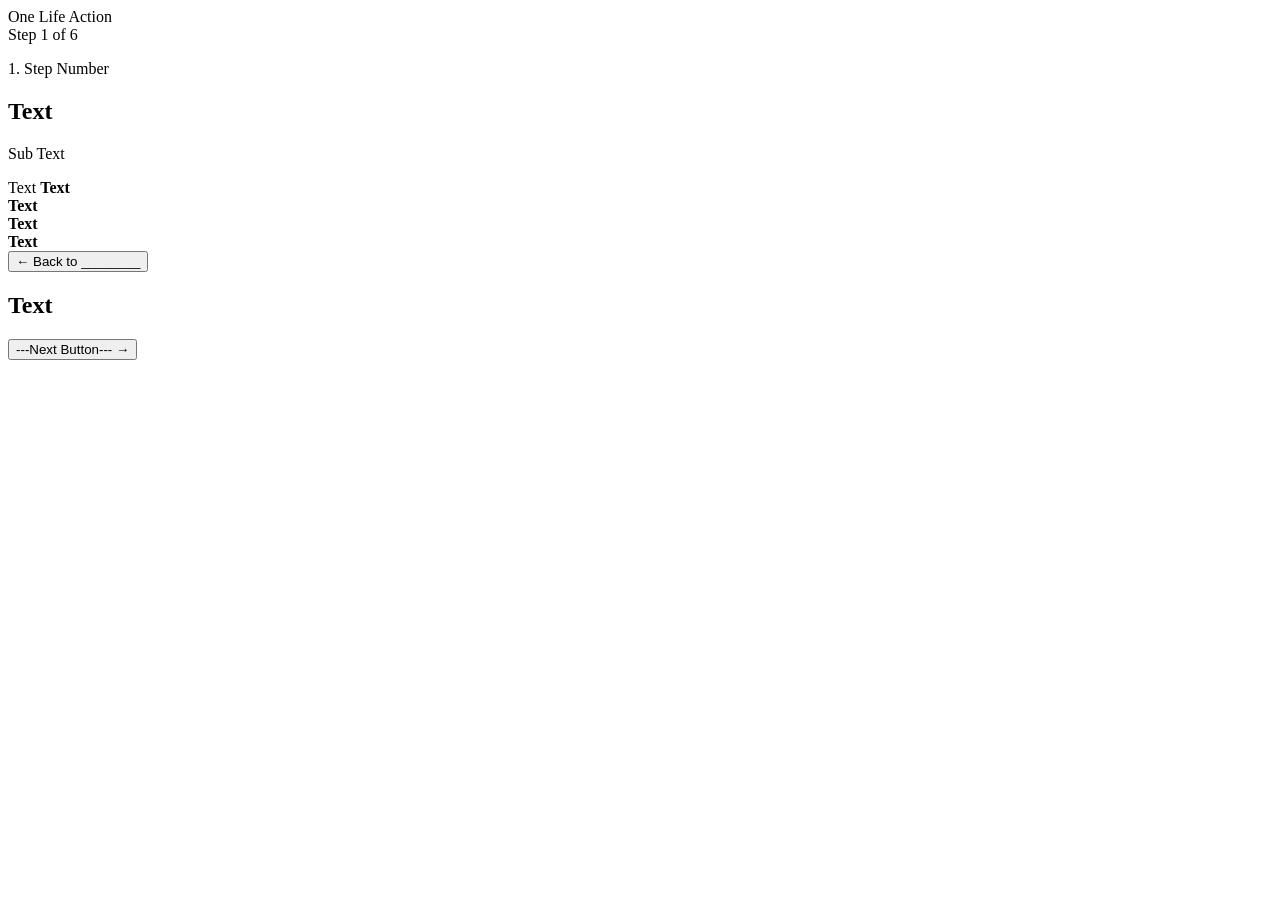
==== pages/US-1.1.html @ 16b3743d "Create shared frontend project" ====
<!doctype html>
<html lang="en">
  <head>
    <meta charset="UTF-8" />
    <meta name="viewport" content="width=device-width, initial-scale=1.0" />
    <title>One Life Action — Blank Template</title>
    <link rel="stylesheet" href="styles.css" />
  </head>

  <body>
    <div class="app">
      <!-- Shared Header -->
      <header class="header">
        <div class="brand">
          <span class="brand-dot" aria-hidden="true"></span>
          <span>One Life Action</span>
        </div>
        <div class="step-pill">Step 1 of 6</div>
      </header>

      <main class="page">
        <!-- Left Side -->
        <section class="left-column">
          <p class="eyebrow">1. Step Number</p>

          <h1>Text</h1>

          <p class="subtext">Sub Text</p>

          <aside class="info-card info-card--yellow">
            <span class="card-label">Text</span>
            <strong>Text<br />Text</strong>
          </aside>

          <aside class="info-card info-card--rose">
            <strong>Text<br />Text</strong>
          </aside>

          <!-- Back Button; Not Connected yet -->
          <button class="back-button" type="button">← Back to ________</button>
        </section>

        <!-- Right Side Container -->
        <section class="right-column">
          <div class="content-panel">
            <h2>Text</h2>

            <!-- Add page-specific cards, forms or charts here. -->
          </div>

          <div class="next-row">
            <!-- Visual placeholder only; no navigation is attached. -->
            <button class="next-button" type="button">
              <span>---Next Button---</span>
              <span class="arrow" aria-hidden="true">→</span>
            </button>
          </div>
        </section>
      </main>
    </div>
  </body>
</html>
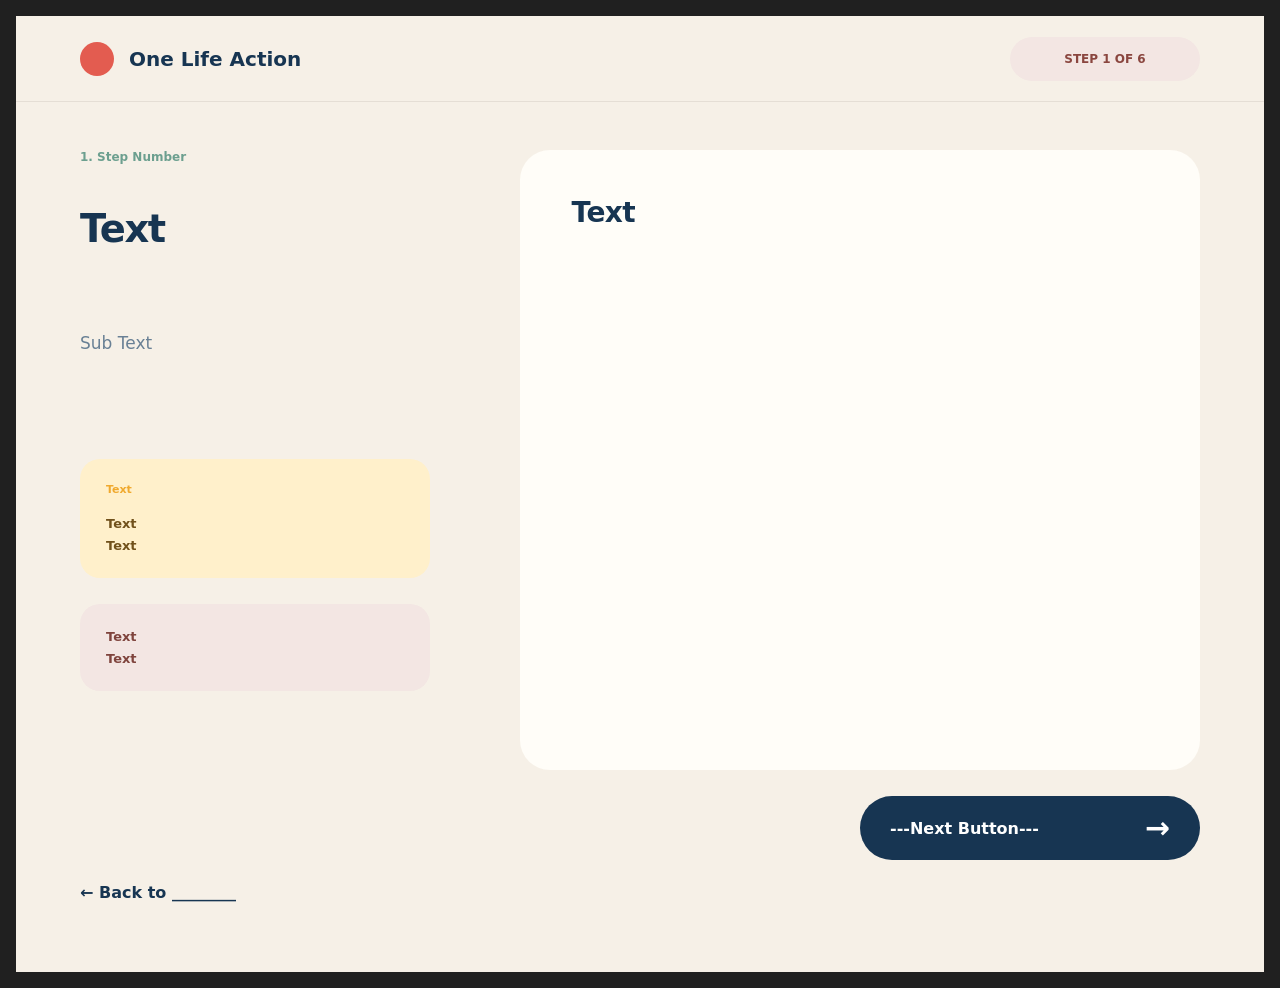
==== commit dfad2236: "Build US-2.2 and US-3.1 static pages with realistic mock data" ====
--- a/pages/US-1.1.html
+++ b/pages/US-1.1.html
@@ -4,7 +4,7 @@
     <meta charset="UTF-8" />
     <meta name="viewport" content="width=device-width, initial-scale=1.0" />
     <title>One Life Action — Blank Template</title>
-    <link rel="stylesheet" href="styles.css" />
+    <link rel="stylesheet" href="../styles.css" />
   </head>
 
   <body>
--- a/styles.css
+++ b/styles.css
@@ -0,0 +1,395 @@
+:root {
+  --navy: #173552;
+  --cream: #f6f0e7;
+  --panel: #fffdf8;
+  --coral: #e35c50;
+  --sage: #6c9f8f;
+  --muted: #698095;
+  --rose: #f3e6e3;
+  --yellow: #fff0cb;
+  --line: #e5ded5;
+}
+
+* { box-sizing: border-box; }
+
+body {
+  margin: 0;
+  background: #202020;
+  color: var(--navy);
+  font-family: Inter, ui-sans-serif, system-ui, -apple-system,
+    BlinkMacSystemFont, "Segoe UI", sans-serif;
+}
+
+button { font: inherit; }
+
+.app {
+  width: min(1600px, calc(100% - 32px));
+  min-height: calc(100vh - 32px);
+  margin: 16px auto;
+  background: var(--cream);
+  overflow: hidden;
+}
+
+/* Shared header */
+.header {
+  min-height: 86px;
+  padding: 0 clamp(32px, 5vw, 82px);
+  border-bottom: 1px solid var(--line);
+  display: flex;
+  align-items: center;
+  justify-content: space-between;
+  gap: 24px;
+}
+
+.brand {
+  display: flex;
+  align-items: center;
+  gap: 15px;
+  font-size: 20px;
+  font-weight: 800;
+}
+
+.brand-dot {
+  width: 34px;
+  height: 34px;
+  border-radius: 50%;
+  background: var(--coral);
+}
+
+.step-pill {
+  min-width: 190px;
+  padding: 15px 24px;
+  border-radius: 999px;
+  background: var(--rose);
+  color: #8a463f;
+  text-align: center;
+  text-transform: uppercase;
+  font-size: 12px;
+  font-weight: 800;
+}
+
+/* Main two-column layout */
+.page {
+  min-height: 870px;
+  padding: 48px clamp(32px, 5vw, 82px) 70px;
+  display: grid;
+  grid-template-columns: minmax(300px, 350px) minmax(620px, 1fr);
+  gap: clamp(54px, 7vw, 106px);
+}
+
+.left-column {
+  min-height: 740px;
+  display: flex;
+  flex-direction: column;
+  align-items: flex-start;
+}
+
+.eyebrow {
+  margin: 0 0 42px;
+  color: var(--sage);
+  font-size: 12px;
+  font-weight: 800;
+}
+
+h1 {
+  margin: 0;
+  font-size: clamp(38px, 3vw, 48px);
+  line-height: 1.18;
+  letter-spacing: -0.035em;
+}
+
+.subtext {
+  margin: 82px 0 0;
+  color: var(--muted);
+  font-size: 17px;
+}
+
+.info-card {
+  width: 100%;
+  padding: 22px 26px;
+  border-radius: 20px;
+  font-size: 13px;
+  line-height: 1.65;
+}
+
+.info-card--yellow {
+  margin-top: 106px;
+  background: var(--yellow);
+  color: #71511b;
+}
+
+.info-card--rose {
+  margin-top: 26px;
+  background: var(--rose);
+  color: #7f443d;
+}
+
+.card-label {
+  display: block;
+  margin-bottom: 14px;
+  color: #f0a92e;
+  font-size: 11px;
+  font-weight: 800;
+}
+
+.back-button {
+  margin-top: auto;
+  padding: 34px 0 0;
+  border: 0;
+  background: transparent;
+  color: var(--navy);
+  cursor: default;
+  font-weight: 800;
+}
+
+.right-column {
+  min-width: 0;
+  display: flex;
+  flex-direction: column;
+}
+
+.content-panel {
+  min-height: 620px;
+  padding: 46px 52px;
+  border-radius: 30px;
+  background: var(--panel);
+}
+
+.content-panel h2 {
+  margin: 0;
+  font-size: 28px;
+  letter-spacing: -0.02em;
+}
+
+.next-row {
+  margin-top: 26px;
+  display: flex;
+  justify-content: flex-end;
+}
+
+.next-button {
+  min-width: 340px;
+  min-height: 64px;
+  padding: 0 30px;
+  border: 0;
+  border-radius: 999px;
+  background: var(--navy);
+  color: white;
+  display: flex;
+  align-items: center;
+  justify-content: space-between;
+  cursor: default;
+  font-size: 16px;
+  font-weight: 800;
+}
+
+.next-button .arrow {
+  font-size: 30px;
+  line-height: 1;
+}
+
+/* Tablet layout */
+@media (max-width: 950px) {
+  .page { grid-template-columns: 1fr; }
+  .left-column { min-height: auto; }
+  .subtext { margin-top: 40px; }
+  .info-card--yellow { margin-top: 48px; }
+  .back-button { margin-top: 32px; }
+}
+
+/* Mobile layout */
+@media (max-width: 600px) {
+  .app {
+    width: 100%;
+    min-height: 100vh;
+    margin: 0;
+  }
+
+  .header {
+    min-height: 72px;
+    padding: 0 18px;
+  }
+
+  .brand { font-size: 16px; }
+  .brand-dot { width: 25px; height: 25px; }
+
+  .step-pill {
+    min-width: 110px;
+    padding: 12px;
+    font-size: 9px;
+  }
+
+  .page {
+    min-height: auto;
+    padding: 34px 18px 46px;
+    gap: 38px;
+  }
+
+  h1 { font-size: 36px; }
+
+  .content-panel {
+    min-height: 460px;
+    padding: 30px 24px;
+  }
+
+  .next-button {
+    width: 100%;
+    min-width: 0;
+  }
+}
+
+/* ---------------------------------------------------------------
+   Reusable content-panel components (stat chips, nutrient bars,
+   relationship cards). Shared across pages so step content stays
+   visually consistent.
+---------------------------------------------------------------- */
+
+.stat-strip {
+  display: flex;
+  gap: 14px;
+  margin-bottom: 36px;
+  flex-wrap: wrap;
+}
+
+.stat-chip {
+  padding: 14px 22px;
+  border-radius: 16px;
+  background: var(--cream);
+  min-width: 150px;
+}
+
+.stat-chip .stat-label {
+  display: block;
+  font-size: 11px;
+  font-weight: 800;
+  text-transform: uppercase;
+  color: var(--muted);
+  margin-bottom: 6px;
+}
+
+.stat-chip .stat-value {
+  font-size: 22px;
+  font-weight: 800;
+  letter-spacing: -0.02em;
+}
+
+.nutrient-list {
+  display: flex;
+  flex-direction: column;
+  gap: 30px;
+}
+
+.nutrient-row-top {
+  display: flex;
+  align-items: baseline;
+  justify-content: space-between;
+  gap: 12px;
+  margin-bottom: 10px;
+}
+
+.nutrient-row-top .nutrient-name {
+  display: flex;
+  align-items: center;
+  gap: 10px;
+  font-size: 15px;
+  font-weight: 800;
+}
+
+.nutrient-row-top .nutrient-value {
+  font-size: 13px;
+  font-family: ui-monospace, "SF Mono", Menlo, Consolas, monospace;
+  color: var(--muted);
+  text-align: right;
+  white-space: nowrap;
+}
+
+.progress-track {
+  position: relative;
+  height: 10px;
+  border-radius: 999px;
+  background: var(--cream);
+  overflow: hidden;
+}
+
+.progress-fill {
+  height: 100%;
+  border-radius: 999px;
+}
+
+.progress-marker {
+  position: absolute;
+  top: 50%;
+  left: 50%;
+  width: 2px;
+  height: 16px;
+  transform: translate(-50%, -50%);
+  background: rgba(23, 53, 82, 0.35);
+}
+
+.progress-scale {
+  display: flex;
+  justify-content: space-between;
+  margin-top: 7px;
+  font-size: 10px;
+  color: var(--muted);
+}
+
+.badge {
+  display: inline-block;
+  padding: 4px 11px;
+  border-radius: 999px;
+  font-size: 10px;
+  font-weight: 800;
+  text-transform: uppercase;
+  letter-spacing: 0.02em;
+}
+
+.badge--exceeded { background: #fbe3e0; color: var(--coral); }
+.badge--ok { background: #e2efe9; color: #4d8571; }
+
+.relationship-list {
+  display: flex;
+  flex-direction: column;
+  gap: 18px;
+}
+
+.relationship-card {
+  padding: 22px 26px;
+  border-radius: 20px;
+  background: var(--cream);
+  border-left: 4px solid var(--coral);
+}
+
+.relationship-card h3 {
+  margin: 0 0 8px;
+  font-size: 16px;
+  letter-spacing: -0.01em;
+}
+
+.relationship-card p {
+  margin: 0;
+  font-size: 14px;
+  color: var(--muted);
+  line-height: 1.65;
+}
+
+.relationship-card .mortality-tag {
+  display: inline-flex;
+  align-items: center;
+  gap: 6px;
+  margin-top: 14px;
+  padding: 6px 13px;
+  border-radius: 999px;
+  background: var(--rose);
+  color: #7f443d;
+  font-size: 11px;
+  font-weight: 800;
+}
+
+.panel-note {
+  margin: 28px 0 0;
+  font-size: 12px;
+  color: var(--muted);
+  line-height: 1.6;
+}
+
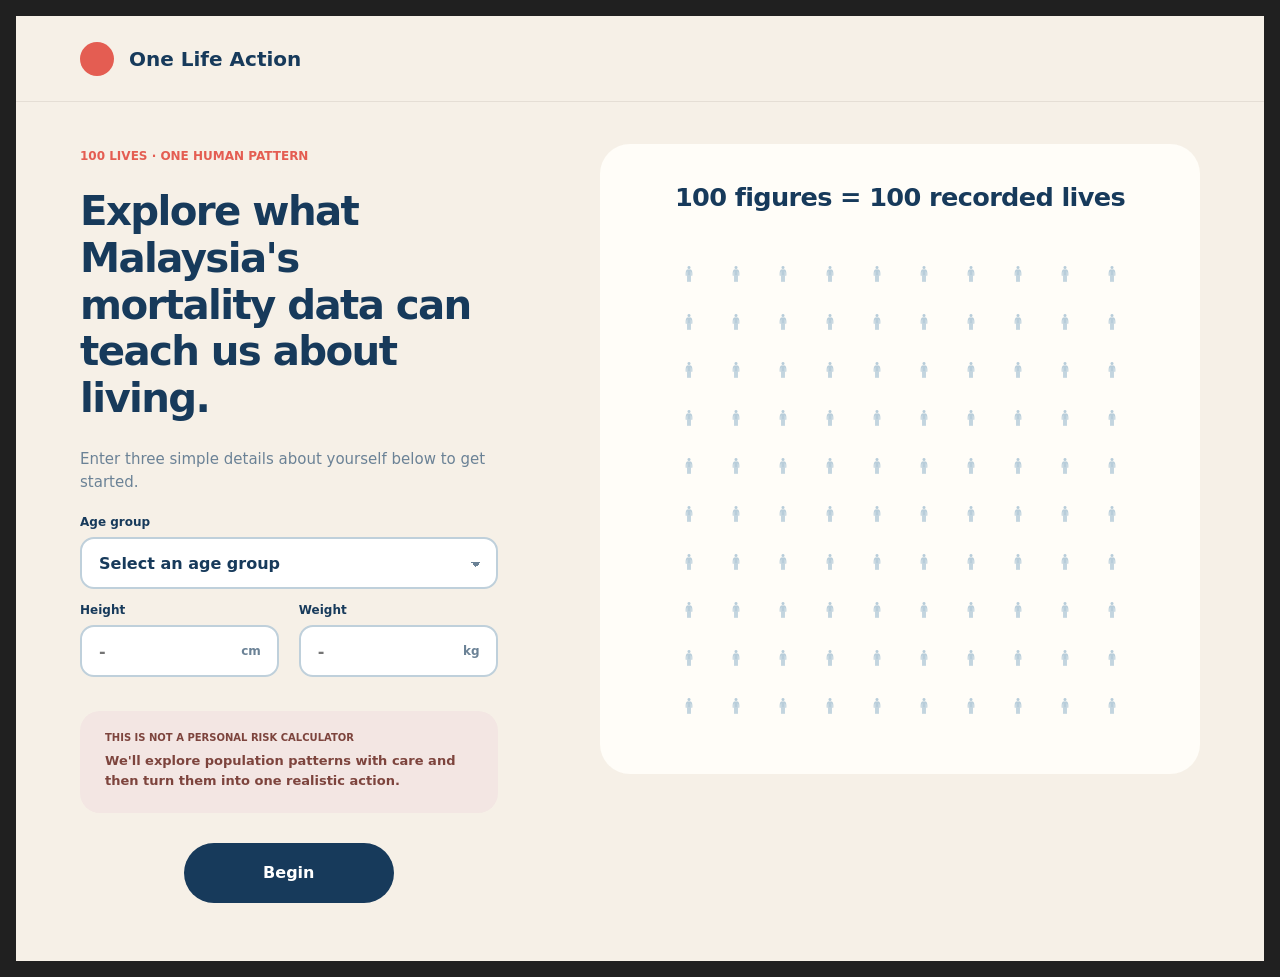
==== commit c0b23cb1: "Complete static interface for User Story 1.1" ====
--- a/pages/US-1.1.html
+++ b/pages/US-1.1.html
@@ -3,61 +3,195 @@
   <head>
     <meta charset="UTF-8" />
     <meta name="viewport" content="width=device-width, initial-scale=1.0" />
-    <title>One Life Action — Blank Template</title>
+    <meta
+      name="description"
+      content="Explore a prototype age-band mortality pattern and BMI interface."
+    />
+    <title>One Life Action - Your Numbers</title>
+
+    <!-- Keep the team's shared stylesheet first. -->
     <link rel="stylesheet" href="../styles.css" />
+    <!-- Page-specific styles are isolated here to reduce team merge conflicts. -->
+    <link rel="stylesheet" href="../css/US-1.1.css" />
   </head>
 
   <body>
-    <div class="app">
-      <!-- Shared Header -->
-      <header class="header">
-        <div class="brand">
+    <div class="app us11-app" id="us11App" data-state="initial">
+      <header class="header us11-header">
+        <a class="brand us11-brand" href="#" aria-label="One Life Action home">
           <span class="brand-dot" aria-hidden="true"></span>
           <span>One Life Action</span>
-        </div>
-        <div class="step-pill">Step 1 of 6</div>
+        </a>
+
+        <div class="step-pill" id="stepPill" hidden>Step 1 of 6</div>
       </header>
 
-      <main class="page">
-        <!-- Left Side -->
-        <section class="left-column">
-          <p class="eyebrow">1. Step Number</p>
+      <main class="us11-layout">
+        <section class="us11-intro" aria-labelledby="pageTitle">
+          <p class="us11-eyebrow" id="eyebrow">
+            100 lives &middot; one human pattern
+          </p>
 
-          <h1>Text</h1>
+          <h1 id="pageTitle">
+            Explore what Malaysia's mortality data can teach us about living.
+          </h1>
 
-          <p class="subtext">Sub Text</p>
+          <p class="us11-subtext">
+            Enter three simple details about yourself below to get started.
+          </p>
 
-          <aside class="info-card info-card--yellow">
-            <span class="card-label">Text</span>
-            <strong>Text<br />Text</strong>
-          </aside>
+          <form class="profile-form" id="profileForm" novalidate>
+            <div class="form-field form-field--full">
+              <label for="ageBand">Age group</label>
+              <select id="ageBand" name="ageBand" required>
+                <option value="">Select an age group</option>
+                <option value="18-29">18-29</option>
+                <option value="30-44">30-44</option>
+                <option value="45-59">45-59</option>
+                <option value="60+">60+</option>
+              </select>
+            </div>
 
-          <aside class="info-card info-card--rose">
-            <strong>Text<br />Text</strong>
-          </aside>
+            <div class="form-row">
+              <div class="form-field">
+                <label for="heightCm">Height</label>
+                <div class="unit-input">
+                  <input
+                    id="heightCm"
+                    name="heightCm"
+                    type="number"
+                    inputmode="decimal"
+                    min="100"
+                    max="250"
+                    step="0.1"
+                    placeholder="-"
+                    required
+                  />
+                  <span aria-hidden="true">cm</span>
+                </div>
+              </div>
 
-          <!-- Back Button; Not Connected yet -->
-          <button class="back-button" type="button">← Back to ________</button>
+              <div class="form-field">
+                <label for="weightKg">Weight</label>
+                <div class="unit-input">
+                  <input
+                    id="weightKg"
+                    name="weightKg"
+                    type="number"
+                    inputmode="decimal"
+                    min="25"
+                    max="350"
+                    step="0.1"
+                    placeholder="-"
+                    required
+                  />
+                  <span aria-hidden="true">kg</span>
+                </div>
+              </div>
+            </div>
+
+            <div
+              class="form-errors"
+              id="formErrors"
+              role="alert"
+              aria-live="assertive"
+              hidden
+            ></div>
+
+            <aside class="prototype-disclaimer" id="prototypeDisclaimer">
+              <strong>This is not a personal risk calculator</strong>
+              <span>
+                We'll explore population patterns with care and then turn them
+                into one realistic action.
+              </span>
+            </aside>
+
+            <button class="primary-button begin-button" id="beginButton" type="submit">
+              Begin
+            </button>
+          </form>
+
+          <section class="bmi-result" id="bmiResult" aria-live="polite" hidden>
+            <div class="bmi-card">
+              <span class="bmi-label">Your BMI</span>
+              <output class="bmi-value" id="bmiValue">--</output>
+              <strong class="bmi-category" id="bmiCategory">--</strong>
+              <small id="bmiRange">BMI category range: --</small>
+            </div>
+
+            <aside class="bmi-note">
+              BMI is only a screening indicator and a reference point.<br />
+              It is not a diagnosis of your health quality.
+            </aside>
+          </section>
         </section>
 
-        <!-- Right Side Container -->
-        <section class="right-column">
-          <div class="content-panel">
-            <h2>Text</h2>
+        <section class="us11-visual-column" aria-label="Mortality visualisation">
+          <div class="visual-panel">
+            <section id="figuresView" aria-labelledby="figuresHeading">
+              <h2 id="figuresHeading">100 figures = 100 recorded lives</h2>
 
-            <!-- Add page-specific cards, forms or charts here. -->
+              <p class="mortality-summary" id="mortalitySummary" hidden>
+                Highest recorded cause for ages
+                <strong id="summaryAgeBand">--</strong>:
+                <strong class="coral-text" id="summaryCause">--</strong>,
+                <strong class="coral-text" id="summaryPercentage">--</strong>
+              </p>
+
+              <div
+                class="people-grid"
+                id="peopleGrid"
+                role="img"
+                aria-label="100 grey figures representing 100 recorded lives"
+              ></div>
+            </section>
+
+            <section id="chartView" aria-labelledby="chartHeading" hidden>
+              <h2 id="chartHeading">
+                Top recorded causes for ages <span id="chartAgeBand">--</span>
+              </h2>
+
+              <p class="chart-intro">
+                Population-level pattern for interface testing. It is not your
+                personal probability.
+              </p>
+
+              <div class="mortality-bars" id="mortalityBars"></div>
+
+              <aside class="meaning-card">
+                <strong>What this means</strong>
+                <p>
+                  These are population-level patterns within this age group.
+                  The pattern can guide reflection, but cannot calculate one
+                  person's future or personal health risk.
+                </p>
+              </aside>
+
+              <p class="next-hint">
+                Next: connect the pattern to a typical day of Malaysian meals.
+              </p>
+            </section>
           </div>
 
-          <div class="next-row">
-            <!-- Visual placeholder only; no navigation is attached. -->
-            <button class="next-button" type="button">
-              <span>---Next Button---</span>
-              <span class="arrow" aria-hidden="true">→</span>
+          <div class="visual-actions">
+            <button class="primary-button next-button" id="patternButton" type="button" hidden>
+              <span>See mortality pattern</span>
+              <span class="button-arrow" aria-hidden="true">&rarr;</span>
+            </button>
+
+            <!-- This stays intentionally unlinked during the static-page stage. -->
+            <button class="primary-button next-button" id="foodButton" type="button" hidden>
+              <span>Select my daily food</span>
+              <span class="button-arrow" aria-hidden="true">&rarr;</span>
             </button>
           </div>
+
+          <p class="navigation-status" id="navigationStatus" aria-live="polite"></p>
         </section>
       </main>
     </div>
+
+    <script type="module" src="../js/US-1.1.js"></script>
   </body>
 </html>
 
--- a/css/US-1.1.css
+++ b/css/US-1.1.css
@@ -0,0 +1,600 @@
+:root {
+  --navy: #173a5b;
+  --cream: #f6f0e7;
+  --panel: #fffdf8;
+  --coral: #e45d52;
+  --sage: #6c9f8f;
+  --muted: #6b8296;
+  --rose: #f3e6e3;
+  --yellow: #fff0cb;
+  --line: #e5ded5;
+  --figure-grey: #b8cdda;
+  --track: #e5edf1;
+  --soft-blue: #eef3f5;
+  --white: #ffffff;
+}
+
+[hidden] {
+  display: none !important;
+}
+
+*,
+*::before,
+*::after {
+  box-sizing: border-box;
+}
+
+body {
+  margin: 0;
+  background: #202020;
+  color: var(--navy);
+  font-family: Inter, ui-sans-serif, system-ui, -apple-system, BlinkMacSystemFont,
+    "Segoe UI", sans-serif;
+}
+
+button {
+  font: inherit;
+}
+
+.us11-app {
+  width: min(1600px, calc(100% - 32px));
+  min-height: calc(100vh - 32px);
+  margin: 16px auto;
+  overflow: hidden;
+  background: var(--cream);
+}
+
+.us11-header {
+  min-height: 86px;
+  padding: 0 clamp(32px, 5vw, 82px);
+  border-bottom: 1px solid var(--line);
+  display: flex;
+  align-items: center;
+  justify-content: space-between;
+  gap: 24px;
+}
+
+.us11-brand {
+  color: var(--navy);
+  text-decoration: none;
+  display: flex;
+  align-items: center;
+  gap: 15px;
+  font-size: 20px;
+  font-weight: 800;
+}
+
+.us11-header .brand-dot {
+  width: 34px;
+  height: 34px;
+  border-radius: 50%;
+  background: var(--coral);
+}
+
+.us11-header .step-pill {
+  min-width: 190px;
+  padding: 15px 24px;
+  border-radius: 999px;
+  background: var(--rose);
+  color: #8a463f;
+  text-align: center;
+  text-transform: uppercase;
+  font-size: 12px;
+  font-weight: 800;
+}
+
+.us11-brand:focus-visible,
+.primary-button:focus-visible,
+.profile-form input:focus-visible,
+.profile-form select:focus-visible {
+  outline: 3px solid rgba(228, 93, 82, 0.35);
+  outline-offset: 3px;
+}
+
+.us11-layout {
+  display: grid;
+  grid-template-columns: minmax(340px, 420px) minmax(600px, 1fr);
+  gap: clamp(58px, 8vw, 130px);
+  min-height: 790px;
+  padding: 42px clamp(32px, 5vw, 82px) 58px;
+}
+
+.us11-intro {
+  min-width: 0;
+  padding-top: 5px;
+}
+
+.us11-eyebrow {
+  margin: 0 0 26px;
+  color: var(--coral);
+  font-size: 12px;
+  font-weight: 800;
+  text-transform: uppercase;
+}
+
+.us11-app[data-state="figures"] .us11-eyebrow,
+.us11-app[data-state="chart"] .us11-eyebrow {
+  text-transform: none;
+}
+
+.us11-app h1 {
+  max-width: 420px;
+  margin: 0;
+  font-size: clamp(38px, 3.15vw, 49px);
+  line-height: 1.16;
+  letter-spacing: -0.04em;
+}
+
+.us11-subtext {
+  margin: 25px 0 0;
+  color: var(--muted);
+  font-size: 15px;
+  line-height: 1.55;
+}
+
+.profile-form {
+  margin-top: 21px;
+}
+
+.form-row {
+  display: grid;
+  grid-template-columns: 1fr 1fr;
+  gap: 20px;
+  margin-top: 14px;
+}
+
+.form-field label {
+  display: block;
+  margin-bottom: 8px;
+  font-size: 12px;
+  font-weight: 800;
+}
+
+.form-field select,
+.unit-input {
+  width: 100%;
+  min-height: 52px;
+  border: 2px solid #bfd0db;
+  border-radius: 14px;
+  background: var(--white);
+}
+
+.form-field select {
+  appearance: none;
+  padding: 0 46px 0 17px;
+  color: var(--navy);
+  background-image:
+    linear-gradient(45deg, transparent 50%, var(--muted) 50%),
+    linear-gradient(135deg, var(--muted) 50%, transparent 50%);
+  background-position:
+    calc(100% - 20px) 23px,
+    calc(100% - 15px) 23px;
+  background-repeat: no-repeat;
+  background-size: 5px 5px, 5px 5px;
+  font: inherit;
+  font-weight: 700;
+}
+
+.unit-input {
+  display: flex;
+  align-items: center;
+  padding-right: 16px;
+}
+
+.unit-input input {
+  min-width: 0;
+  flex: 1;
+  border: 0;
+  outline: 0;
+  padding: 0 0 0 17px;
+  background: transparent;
+  color: var(--navy);
+  font: inherit;
+  font-weight: 700;
+}
+
+.unit-input span {
+  color: var(--muted);
+  font-size: 12px;
+  font-weight: 700;
+}
+
+.form-field select[aria-invalid="true"],
+.unit-input:has(input[aria-invalid="true"]) {
+  border-color: var(--coral);
+  box-shadow: 0 0 0 3px rgba(228, 93, 82, 0.12);
+}
+
+.form-errors {
+  margin-top: 14px;
+  padding: 12px 15px;
+  border: 1px solid #b85a50;
+  border-radius: 12px;
+  background: #f8e9e6;
+  color: #7d3f38;
+  font-size: 13px;
+  font-weight: 700;
+  line-height: 1.45;
+}
+
+.prototype-disclaimer {
+  margin-top: 34px;
+  padding: 21px 25px;
+  border-radius: 20px;
+  background: var(--rose);
+  color: #7d443d;
+}
+
+.prototype-disclaimer strong,
+.prototype-disclaimer span {
+  display: block;
+}
+
+.prototype-disclaimer strong {
+  margin-bottom: 8px;
+  font-size: 10px;
+  text-transform: uppercase;
+}
+
+.prototype-disclaimer span {
+  font-size: 13px;
+  font-weight: 700;
+  line-height: 1.55;
+}
+
+.primary-button {
+  min-height: 60px;
+  border: 0;
+  border-radius: 999px;
+  background: var(--navy);
+  color: var(--white);
+  cursor: pointer;
+  font: inherit;
+  font-weight: 800;
+  transition: transform 160ms ease, background-color 160ms ease;
+}
+
+.primary-button:hover {
+  background: #102f4c;
+  transform: translateY(-1px);
+}
+
+.begin-button {
+  display: block;
+  min-width: 210px;
+  margin: 30px auto 0;
+}
+
+.bmi-result[data-category="normal"] .bmi-card {
+  background-color: #e3f1eb;
+  border: 1px solid #b7d8ca;
+    margin: 30px auto 0;
+}
+
+.bmi-result[data-category="normal"] .bmi-label,
+.bmi-result[data-category="normal"] .bmi-value,
+.bmi-result[data-category="normal"] .bmi-category {
+  color: #367562;
+}
+
+.bmi-result[data-category="normal"] .bmi-card small {
+  color: #527c70;
+}
+
+.bmi-card {
+  display: grid;
+  grid-template-columns: auto auto 1fr;
+  align-items: center;
+  gap: 12px 24px;
+  padding: 19px 22px 14px;
+  border-radius: 17px;
+  background: var(--rose);
+}
+
+.bmi-label {
+  color: #8f453d;
+  font-size: 10px;
+  font-weight: 800;
+  text-transform: uppercase;
+}
+
+.bmi-value {
+  color: var(--coral);
+  font-size: 38px;
+  font-weight: 800;
+  line-height: 1;
+}
+
+.bmi-category {
+  font-size: 18px;
+}
+
+.bmi-card small {
+  grid-column: 1 / -1;
+  color: var(--muted);
+  font-size: 11px;
+  font-weight: 700;
+}
+
+.bmi-note {
+  margin-top: 22px;
+  padding: 15px 21px;
+  border-radius: 15px;
+  background: var(--yellow);
+  color: #73521b;
+  font-size: 12px;
+  font-weight: 700;
+  line-height: 1.5;
+}
+
+.us11-visual-column {
+  min-width: 0;
+}
+
+.visual-panel {
+  min-height: 630px;
+  padding: 38px clamp(36px, 4vw, 68px);
+  border-radius: 30px;
+  background: var(--panel);
+}
+
+.visual-panel h2 {
+  margin: 0;
+  text-align: center;
+  font-size: clamp(24px, 2vw, 31px);
+  letter-spacing: -0.025em;
+}
+
+.mortality-summary {
+  margin: 20px 0 0;
+  text-align: center;
+  font-size: 14px;
+  font-weight: 700;
+}
+
+.coral-text {
+  color: var(--coral);
+}
+
+.people-grid {
+  display: grid;
+  grid-template-columns: repeat(10, 16px);
+  column-gap: 31px;
+  row-gap: 20px;
+  width: max-content;
+  margin: 48px auto 0;
+}
+
+.us11-app[data-state="figures"] .people-grid {
+  margin-top: 34px;
+}
+
+.person-figure {
+  display: block;
+  width: 16px;
+  height: 28px;
+  background-color: var(--figure-grey);
+
+  -webkit-mask: url("../assets/person.png") center / contain no-repeat;
+  mask: url("../assets/person.png") center / contain no-repeat;
+
+  transition:
+    background-color 260ms ease,
+    transform 260ms ease;
+}
+
+.person-figure.is-highlighted {
+  background-color: var(--coral);
+}
+
+.visual-actions {
+  display: flex;
+  justify-content: flex-end;
+  margin-top: 25px;
+}
+
+.next-button {
+  width: min(365px, 100%);
+  padding: 0 26px 0 30px;
+  display: flex;
+  align-items: center;
+  justify-content: space-between;
+}
+
+.button-arrow {
+  font-size: 27px;
+  line-height: 1;
+}
+
+.navigation-status {
+  min-height: 20px;
+  margin: 8px 18px 0 0;
+  color: var(--muted);
+  text-align: right;
+  font-size: 12px;
+}
+
+#chartView h2 {
+  text-align: left;
+}
+
+.chart-intro {
+  margin: 24px 0 0;
+  color: var(--muted);
+  font-size: 15px;
+}
+
+.mortality-bars {
+  display: grid;
+  gap: 32px;
+  margin-top: 38px;
+}
+
+.bar-row {
+  --bar-colour: var(--coral);
+}
+
+.bar-row:nth-child(2) {
+  --bar-colour: #ef9b58;
+}
+
+.bar-row:nth-child(3) {
+  --bar-colour: #f4b840;
+}
+
+.bar-row:nth-child(4) {
+  --bar-colour: #72a291;
+}
+
+.bar-labels {
+  display: flex;
+  align-items: flex-end;
+  justify-content: space-between;
+  gap: 18px;
+  margin-bottom: 10px;
+  font-size: 14px;
+  font-weight: 800;
+}
+
+.bar-rank {
+  color: var(--muted);
+  font-size: 12px;
+}
+
+.bar-track {
+  height: 15px;
+  overflow: hidden;
+  border-radius: 999px;
+  background: var(--track);
+}
+
+.bar-fill {
+  width: 0;
+  height: 100%;
+  border-radius: inherit;
+  background: var(--bar-colour);
+  transition: width 500ms ease;
+}
+
+.meaning-card {
+  margin-top: 46px;
+  padding: 21px 26px;
+  border-radius: 18px;
+  background: var(--soft-blue);
+}
+
+.meaning-card strong {
+  color: var(--sage);
+  font-size: 11px;
+  text-transform: uppercase;
+}
+
+.meaning-card p {
+  margin: 12px 0 0;
+  font-size: 14px;
+  font-weight: 700;
+  line-height: 1.55;
+}
+
+.next-hint {
+  margin: 24px 0 0;
+  color: var(--muted);
+  font-size: 12px;
+  font-weight: 700;
+}
+
+@media (max-width: 1050px) {
+  .us11-layout {
+    grid-template-columns: 1fr;
+    gap: 44px;
+  }
+
+  .us11-intro,
+  .us11-app h1 {
+    max-width: 680px;
+  }
+
+  .people-grid {
+    gap: 20px clamp(20px, 5vw, 43px);
+  }
+}
+
+@media (max-width: 640px) {
+  .us11-app {
+    width: 100%;
+    min-height: 100vh;
+    margin: 0;
+  }
+
+  .us11-header {
+    min-height: 72px;
+    padding: 0 18px;
+  }
+
+  .us11-header .brand {
+    font-size: 16px;
+  }
+
+  .us11-header .brand-dot {
+    width: 26px;
+    height: 26px;
+  }
+
+  .us11-header .step-pill {
+    min-width: 108px;
+    padding: 12px;
+    font-size: 9px;
+  }
+
+  .us11-layout {
+    min-height: 0;
+    padding: 32px 18px 44px;
+  }
+
+  .us11-app h1 {
+    font-size: 36px;
+  }
+
+  .form-row {
+    grid-template-columns: 1fr;
+  }
+
+  .visual-panel {
+    min-height: 560px;
+    padding: 30px 18px;
+  }
+
+  .people-grid {
+    grid-template-columns: repeat(10, 11px);
+    column-gap: 15px;
+    row-gap: 14px;
+    width: max-content;
+    margin: 38px auto 0;
+  }
+
+  .person-figure {
+    width: 11px;
+    height: 21px;
+  }
+
+  .bmi-card {
+    grid-template-columns: auto auto;
+  }
+
+  .bmi-category {
+    grid-column: 1 / -1;
+  }
+
+  .next-button {
+    width: 100%;
+  }
+}
+
+@media (prefers-reduced-motion: reduce) {
+  *,
+  *::before,
+  *::after {
+    scroll-behavior: auto !important;
+    transition-duration: 0.01ms !important;
+  }
+}
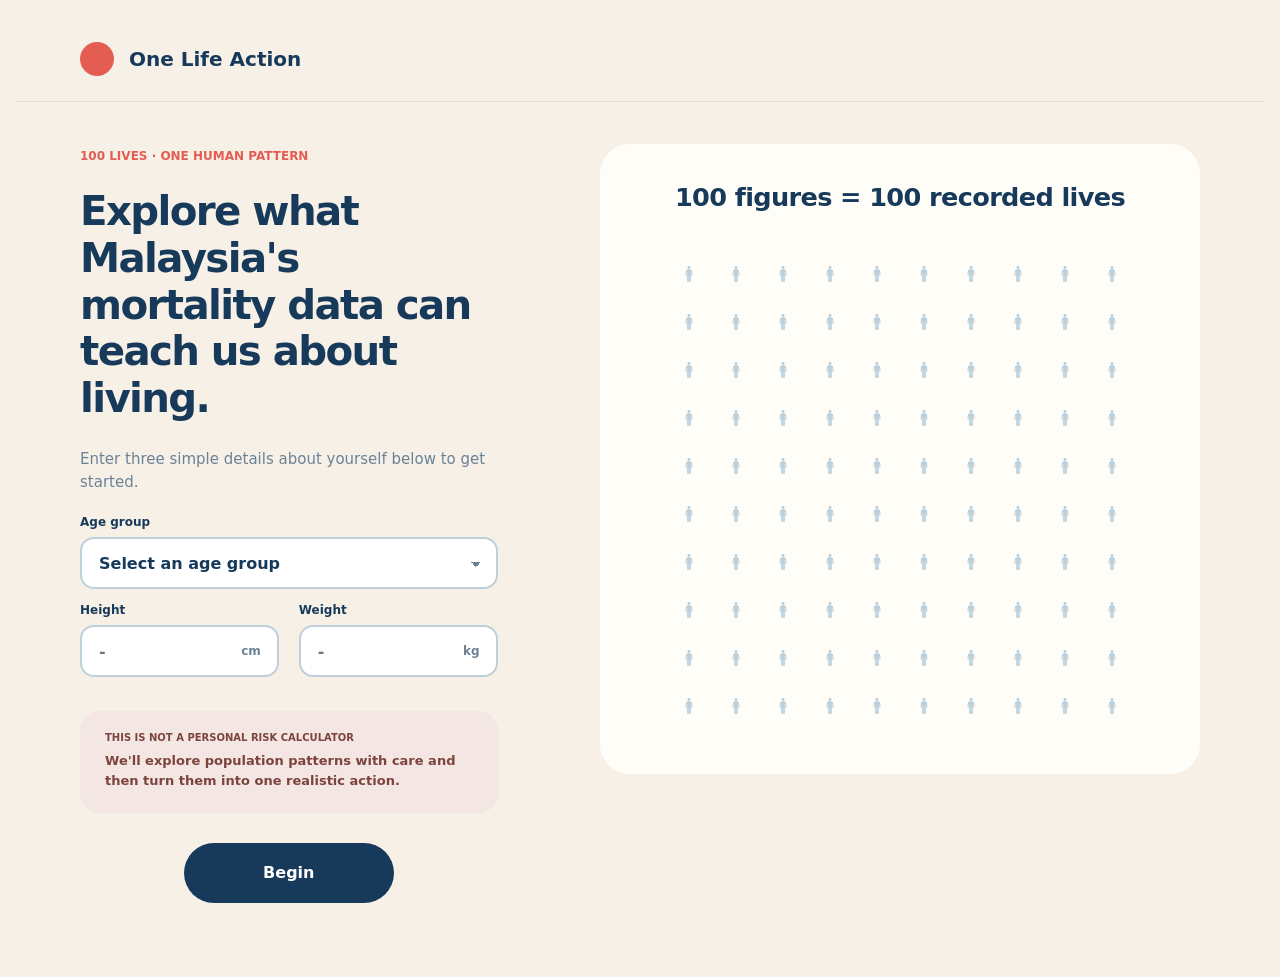
==== commit 4c45a72d: "Refactor US 2.2 and US 3.1, Updates to US 1.1" ====
--- a/pages/US-1.1.html
+++ b/pages/US-1.1.html
@@ -9,9 +9,9 @@
     />
     <title>One Life Action - Your Numbers</title>
 
-    <!-- Keep the team's shared stylesheet first. -->
+    <!-- Shared stylesheet -->
     <link rel="stylesheet" href="../styles.css" />
-    <!-- Page-specific styles are isolated here to reduce team merge conflicts. -->
+    <!-- Pagespecific stylesheet -->
     <link rel="stylesheet" href="../css/US-1.1.css" />
   </head>
 
@@ -116,7 +116,7 @@
               <span class="bmi-label">Your BMI</span>
               <output class="bmi-value" id="bmiValue">--</output>
               <strong class="bmi-category" id="bmiCategory">--</strong>
-              <small id="bmiRange">BMI category range: --</small>
+              <small id="bmiRange">MOH Recommended BMI range: --</small>
             </div>
 
             <aside class="bmi-note">
@@ -179,7 +179,6 @@
               <span class="button-arrow" aria-hidden="true">&rarr;</span>
             </button>
 
-            <!-- This stays intentionally unlinked during the static-page stage. -->
             <button class="primary-button next-button" id="foodButton" type="button" hidden>
               <span>Select my daily food</span>
               <span class="button-arrow" aria-hidden="true">&rarr;</span>
--- a/css/US-1.1.css
+++ b/css/US-1.1.css
@@ -26,7 +26,7 @@
 
 body {
   margin: 0;
-  background: #202020;
+  background: #f6f0e7;
   color: var(--navy);
   font-family: Inter, ui-sans-serif, system-ui, -apple-system, BlinkMacSystemFont,
     "Segoe UI", sans-serif;
@@ -268,7 +268,6 @@
 .bmi-result[data-category="normal"] .bmi-card {
   background-color: #e3f1eb;
   border: 1px solid #b7d8ca;
-    margin: 30px auto 0;
 }
 
 .bmi-result[data-category="normal"] .bmi-label,
@@ -289,6 +288,7 @@
   padding: 19px 22px 14px;
   border-radius: 17px;
   background: var(--rose);
+  margin: 30px auto 0;
 }
 
 .bmi-label {
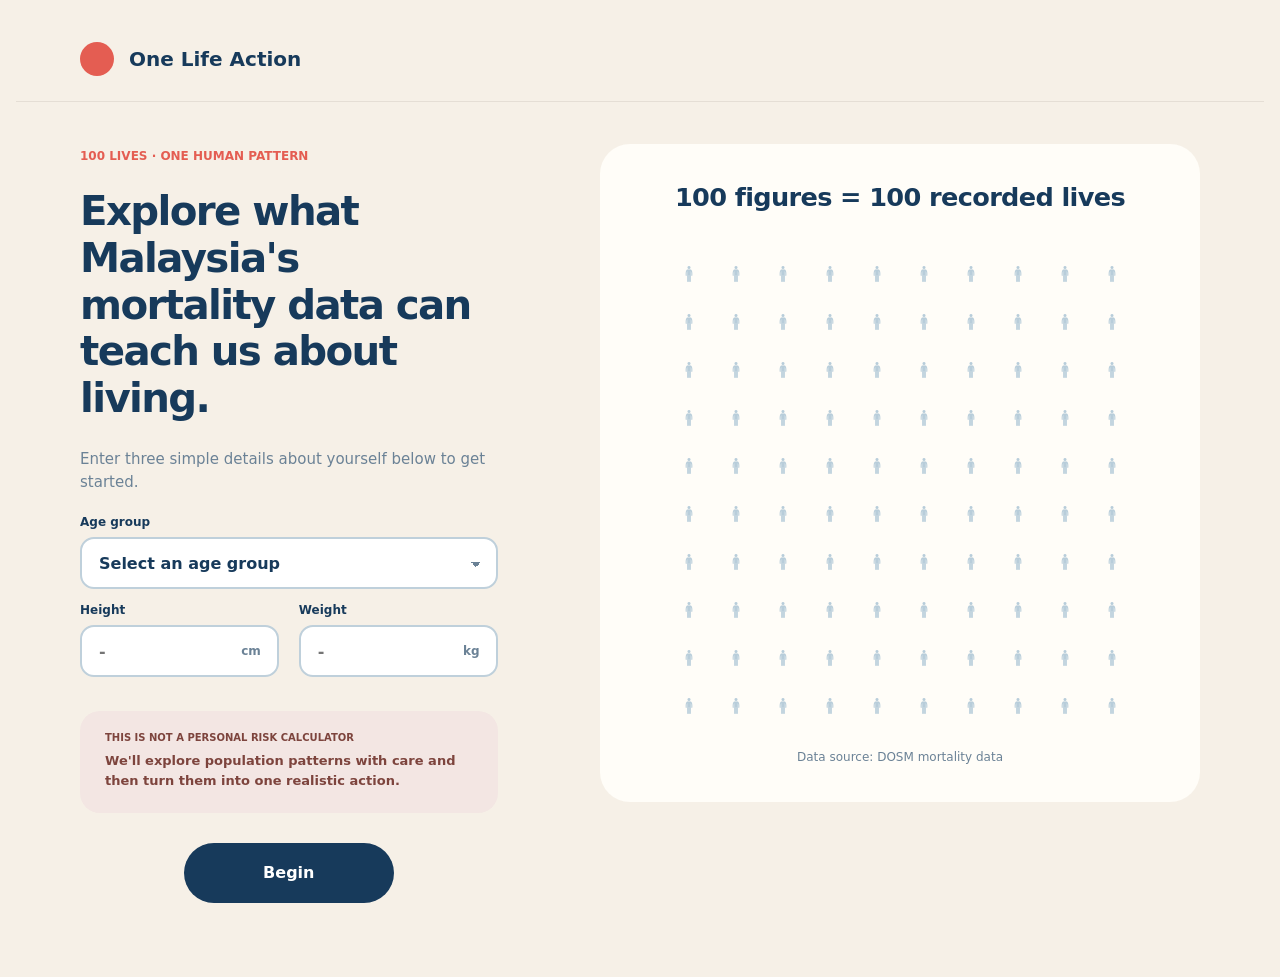
==== commit 81cdcbb7: "Frontend Fixes as per Mentor Feedback" ====
--- a/pages/US-1.1.html
+++ b/pages/US-1.1.html
@@ -45,9 +45,8 @@
               <label for="ageBand">Age group</label>
               <select id="ageBand" name="ageBand" required>
                 <option value="">Select an age group</option>
-                <option value="18-29">18-29</option>
-                <option value="30-44">30-44</option>
-                <option value="45-59">45-59</option>
+                <option value="15-40">15-40</option>
+                <option value="41-59">41-59</option>
                 <option value="60+">60+</option>
               </select>
             </div>
@@ -144,6 +143,10 @@
                 role="img"
                 aria-label="100 grey figures representing 100 recorded lives"
               ></div>
+
+              <p class="data-source-note" id="figuresSource">
+                Data source: DOSM mortality data
+              </p>
             </section>
 
             <section id="chartView" aria-labelledby="chartHeading" hidden>
@@ -167,13 +170,18 @@
                 </p>
               </aside>
 
-              <p class="next-hint">
-                Next: connect the pattern to a typical day of Malaysian meals.
+              <p class="data-source-note data-source-note--chart" id="chartSource">
+                Data source: DOSM mortality data
               </p>
             </section>
           </div>
 
           <div class="visual-actions">
+            <button class="chart-back-button" id="chartBackButton" type="button" hidden>
+              <span aria-hidden="true">&larr;</span>
+              <span>Back</span>
+            </button>
+
             <button class="primary-button next-button" id="patternButton" type="button" hidden>
               <span>See mortality pattern</span>
               <span class="button-arrow" aria-hidden="true">&rarr;</span>
--- a/css/US-1.1.css
+++ b/css/US-1.1.css
@@ -365,6 +365,20 @@
   margin: 48px auto 0;
 }
 
+.data-source-note {
+  margin: 30px 0 0;
+  color: var(--muted);
+  text-align: center;
+  font-size: 12px;
+  font-weight: 500;
+}
+
+.data-source-note--chart {
+  margin-top: 24px;
+  text-align: left;
+  font-weight: 700;
+}
+
 .us11-app[data-state="figures"] .people-grid {
   margin-top: 34px;
 }
@@ -390,7 +404,30 @@
 .visual-actions {
   display: flex;
   justify-content: flex-end;
+  align-items: center;
+  gap: 24px;
   margin-top: 25px;
+}
+
+.visual-actions[data-state="chart"] {
+  justify-content: space-between;
+}
+
+.chart-back-button {
+  border: 0;
+  padding: 14px 0;
+  background: transparent;
+  color: var(--navy);
+  cursor: pointer;
+  display: inline-flex;
+  align-items: center;
+  gap: 7px;
+  font-weight: 800;
+}
+
+.chart-back-button:focus-visible {
+  outline: 3px solid rgba(228, 93, 82, 0.35);
+  outline-offset: 3px;
 }
 
 .next-button {
